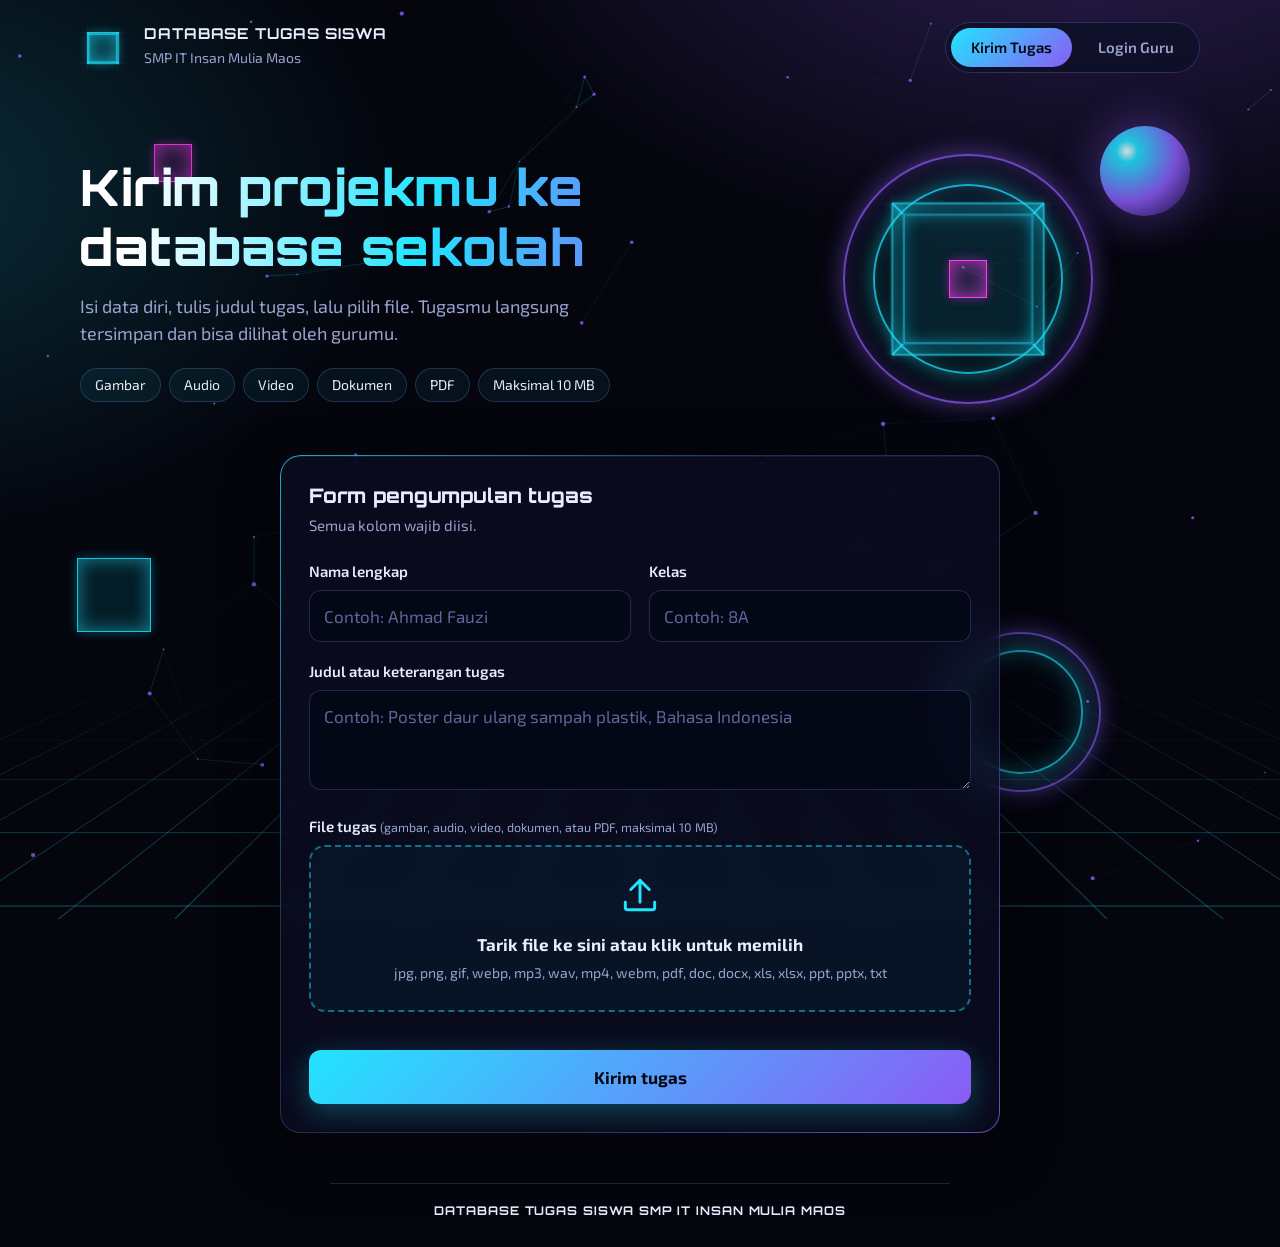
==== index.html @ 45460385 "Add files via upload" ====
<!DOCTYPE html>
<html lang="id">
<head>
<meta charset="UTF-8">
<meta name="viewport" content="width=device-width, initial-scale=1">
<title>Kirim Tugas - Database Tugas Siswa SMP IT Insan Mulia Maos</title>
<meta name="description" content="Halaman pengumpulan tugas dan projek siswa SMP IT Insan Mulia Maos.">
<link rel="preconnect" href="https://fonts.googleapis.com">
<link rel="preconnect" href="https://fonts.gstatic.com" crossorigin>
<link href="https://fonts.googleapis.com/css2?family=Exo+2:wght@400;600;700&family=Orbitron:wght@600;800&display=swap" rel="stylesheet">
<link rel="stylesheet" href="style.css">
</head>
<body>
<div class="wrap">
  <header class="top">
    <a class="brand" href="index.html">
      <div class="logo"><div class="cube"><i></i><i></i><i></i><i></i><i></i><i></i></div></div>
      <div><b>DATABASE TUGAS SISWA</b><span>SMP IT Insan Mulia Maos</span></div>
    </a>
    <nav class="tabs" aria-label="Navigasi">
      <a href="index.html" class="on">Kirim Tugas</a>
      <a href="guru.html">Login Guru</a>
    </nav>
  </header>

  <section class="hero">
    <div>
      <h1>Kirim projekmu ke database sekolah</h1>
      <p>Isi data diri, tulis judul tugas, lalu pilih file. Tugasmu langsung tersimpan dan bisa dilihat oleh gurumu.</p>
      <div class="chips">
        <span class="chip">Gambar</span><span class="chip">Audio</span><span class="chip">Video</span>
        <span class="chip">Dokumen</span><span class="chip">PDF</span><span class="chip">Maksimal 10 MB</span>
      </div>
    </div>
    <div class="stage" aria-hidden="true">
      <div class="ring r1"></div><div class="ring r2"></div>
      <div class="cube s-lg"><i></i><i></i><i></i><i></i><i></i><i></i></div>
      <div class="orbit"><div class="cube s-sm alt"><i></i><i></i><i></i><i></i><i></i><i></i></div></div>
    </div>
  </section>

  <main class="glass" style="max-width:720px;margin:0 auto">
    <div id="formView">
      <h2>Form pengumpulan tugas</h2>
      <p class="sub">Semua kolom wajib diisi.</p>
      <div id="cfgWarn" class="notice hide">Server belum terhubung. Guru perlu mengisi <b>API_URL</b> di file <b>config.js</b>.</div>
      <form id="f" novalidate>
        <div class="row2">
          <div class="field">
            <label for="nama">Nama lengkap</label>
            <input type="text" id="nama" maxlength="80" autocomplete="name" placeholder="Contoh: Ahmad Fauzi" required>
          </div>
          <div class="field">
            <label for="kelas">Kelas</label>
            <input type="text" id="kelas" maxlength="20" placeholder="Contoh: 8A" required>
          </div>
        </div>
        <div class="field">
          <label for="judul">Judul atau keterangan tugas</label>
          <textarea id="judul" maxlength="300" placeholder="Contoh: Poster daur ulang sampah plastik, Bahasa Indonesia" required></textarea>
        </div>
        <div class="field">
          <label id="lblFile">File tugas <small>(gambar, audio, video, dokumen, atau PDF, maksimal 10 MB)</small></label>
          <div class="dropzone" id="drop" tabindex="0" role="button" aria-labelledby="lblFile">
            <svg viewBox="0 0 24 24" fill="none" stroke-width="1.6" stroke-linecap="round" stroke-linejoin="round"><path d="M12 16V4m0 0L7 9m5-5 5 5"/><path d="M4 16v3a1 1 0 0 0 1 1h14a1 1 0 0 0 1-1v-3"/></svg>
            <b>Tarik file ke sini atau klik untuk memilih</b>
            <span>jpg, png, gif, webp, mp3, wav, mp4, webm, pdf, doc, docx, xls, xlsx, ppt, pptx, txt</span>
          </div>
          <input type="file" id="file" class="hide" accept=".jpg,.jpeg,.png,.gif,.webp,.mp3,.wav,.ogg,.m4a,.aac,.mp4,.webm,.mov,.mkv,.pdf,.doc,.docx,.xls,.xlsx,.ppt,.pptx,.txt">
          <div class="fileinfo" id="fileInfo">
            <span class="tag" id="fiKind"></span>
            <span class="nm" id="fiName"></span>
            <span class="sz" id="fiSize"></span>
            <button type="button" class="x" id="fiClear" aria-label="Hapus file">&times;</button>
          </div>
        </div>
        <div class="progress" id="prog"><i id="progBar"></i></div>
        <div class="progtxt" id="progTxt"></div>
        <button type="submit" class="btn block" id="btnSend" style="margin-top:20px">Kirim tugas</button>
      </form>
    </div>

    <div id="doneView" class="success hide">
      <div class="tick"><svg viewBox="0 0 24 24" fill="none" stroke-width="2.4" stroke-linecap="round" stroke-linejoin="round"><path d="M5 12.5l4.5 4.5L19 7.5"/></svg></div>
      <h2>Tugas berhasil dikirim</h2>
      <p class="sub" id="doneTxt" style="margin-top:8px"></p>
      <button class="btn" id="btnAgain">Kirim tugas lain</button>
    </div>
  </main>

  <footer class="credit"><b>DATABASE TUGAS SISWA SMP IT INSAN MULIA MAOS</b></footer>
</div>

<script src="config.js"></script>
<script src="app.js"></script>
<script>
const MAX = CONFIG.MAX_MB * 1024 * 1024;
let chosen = null;
const fileInput = $("#file"), drop = $("#drop");

if (!apiReady()) $("#cfgWarn").classList.remove("hide");

function setFile(file) {
  if (!file) return;
  if (!isAllowed(file.name)) { toast("Jenis file tidak diizinkan. Pilih gambar, audio, video, dokumen, atau PDF.", "error"); return; }
  if (file.size > MAX) { toast(`Ukuran file ${fmtSize(file.size)}. Maksimal ${CONFIG.MAX_MB} MB.`, "error"); return; }
  chosen = file;
  $("#fiKind").textContent = KIND_LABEL[kindOf(file.name)];
  $("#fiName").textContent = file.name;
  $("#fiSize").textContent = fmtSize(file.size);
  $("#fileInfo").classList.add("on");
}
function clearFile() { chosen = null; fileInput.value = ""; $("#fileInfo").classList.remove("on"); }

drop.addEventListener("click", () => fileInput.click());
drop.addEventListener("keydown", e => { if (e.key === "Enter" || e.key === " ") { e.preventDefault(); fileInput.click(); } });
fileInput.addEventListener("change", () => setFile(fileInput.files[0]));
$("#fiClear").addEventListener("click", clearFile);
["dragenter", "dragover"].forEach(ev => drop.addEventListener(ev, e => { e.preventDefault(); drop.classList.add("drag"); }));
["dragleave", "drop"].forEach(ev => drop.addEventListener(ev, e => { e.preventDefault(); drop.classList.remove("drag"); }));
drop.addEventListener("drop", e => setFile(e.dataTransfer.files[0]));

function toBase64(file) {
  return new Promise((res, rej) => {
    const r = new FileReader();
    r.onload = () => res(String(r.result).split(",")[1]);
    r.onerror = () => rej(new Error("File tidak bisa dibaca"));
    r.readAsDataURL(file);
  });
}
function sendUpload(payload, onProgress) {
  return new Promise((res, rej) => {
    const x = new XMLHttpRequest();
    x.open("POST", CONFIG.API_URL);
    x.setRequestHeader("Content-Type", "text/plain;charset=utf-8");
    x.upload.onprogress = e => { if (e.lengthComputable) onProgress(e.loaded / e.total); };
    x.upload.onload = () => onProgress(1, true);
    x.onload = () => { try { res(JSON.parse(x.responseText)); } catch { rej(new Error("Respons server tidak valid")); } };
    x.onerror = () => rej(new Error("Koneksi gagal. Periksa internet lalu coba lagi."));
    x.send(JSON.stringify(payload));
  });
}

$("#f").addEventListener("submit", async e => {
  e.preventDefault();
  const nama = $("#nama").value.trim(), kelas = $("#kelas").value.trim(), judul = $("#judul").value.trim();
  if (!nama || !kelas || !judul) return toast("Lengkapi nama, kelas, dan judul tugas.", "error");
  if (!chosen) return toast("Pilih file tugas terlebih dahulu.", "error");
  if (!apiReady()) return toast("Server belum terhubung. Hubungi guru.", "error");

  const btn = $("#btnSend");
  btn.disabled = true; btn.textContent = "Mengirim...";
  $("#prog").classList.add("on"); $("#progTxt").classList.add("on");
  $("#progBar").style.width = "0%"; $("#progTxt").textContent = "Menyiapkan file...";
  try {
    const data = await toBase64(chosen);
    const r = await sendUpload({
      action: "upload", nama, kelas, judul,
      fileName: chosen.name, mimeType: chosen.type || "application/octet-stream", data
    }, (p, done) => {
      $("#progBar").style.width = Math.round(p * 100) + "%";
      $("#progTxt").textContent = done ? "Menyimpan ke database..." : `Mengunggah ${Math.round(p * 100)}%`;
    });
    if (!r.ok) throw new Error(r.error || "Gagal menyimpan tugas");
    $("#doneTxt").textContent = `${nama} (${kelas}) - ${chosen.name}`;
    $("#formView").classList.add("hide"); $("#doneView").classList.remove("hide");
  } catch (err) {
    toast(err.message, "error");
  } finally {
    btn.disabled = false; btn.textContent = "Kirim tugas";
    $("#prog").classList.remove("on"); $("#progTxt").classList.remove("on");
  }
});

$("#btnAgain").addEventListener("click", () => {
  $("#f").reset(); clearFile();
  $("#doneView").classList.add("hide"); $("#formView").classList.remove("hide");
});
</script>
</body>
</html>
---- style.css ----
/* ============================================================
   DATABASE TUGAS SISWA SMP IT INSAN MULIA MAOS
   Tema: internet • AI • futuristik • bentuk 3D
   ============================================================ */
:root{
  --bg:#04050d; --cyan:#22e4ff; --violet:#8b5cf6; --pink:#ff3df0;
  --text:#e8ecff; --muted:#9aa3d0; --line:rgba(125,145,255,.24);
  --glass:rgba(12,16,38,.68); --danger:#ff5d7a; --ok:#35f2a1;
  --head:'Orbitron',system-ui,sans-serif; --body:'Exo 2','Segoe UI',system-ui,sans-serif;
}
*{box-sizing:border-box;margin:0;padding:0}
html{scroll-behavior:smooth}
body{
  font-family:var(--body);font-size:17px;line-height:1.55;color:var(--text);min-height:100vh;
  background:
    radial-gradient(1100px 650px at 85% -10%,rgba(139,92,246,.30),transparent 60%),
    radial-gradient(900px 600px at -10% 15%,rgba(34,228,255,.18),transparent 60%),
    var(--bg);
  overflow-x:hidden;
}
a{color:var(--cyan)}
:focus-visible{outline:2px solid var(--cyan);outline-offset:3px;border-radius:6px}

/* ---------- Latar ---------- */
#net{position:fixed;inset:0;z-index:-3}
.grid-floor{
  position:fixed;left:-50%;right:-50%;bottom:-8vh;height:58vh;z-index:-2;pointer-events:none;
  background-image:linear-gradient(rgba(34,228,255,.28) 1px,transparent 1px),linear-gradient(90deg,rgba(34,228,255,.28) 1px,transparent 1px);
  background-size:64px 64px;transform:perspective(520px) rotateX(64deg);
  -webkit-mask-image:linear-gradient(to top,#000,transparent 80%);mask-image:linear-gradient(to top,#000,transparent 80%);
  animation:gridMove 5s linear infinite;
}
@keyframes gridMove{to{background-position:0 64px}}
.shapes{position:fixed;inset:0;z-index:-1;pointer-events:none;overflow:hidden;perspective:900px;
  transform:translate(calc(var(--mx,0)*-18px),calc(var(--my,0)*-18px));transition:transform .25s ease-out}
.sh{position:absolute;opacity:.85}
.sh1{left:6%;top:62%}.sh2{right:7%;top:14%}.sh3{right:14%;bottom:12%;width:160px;height:160px}.sh4{left:12%;top:16%}
.sphere{width:90px;height:90px;border-radius:50%;
  background:radial-gradient(circle at 30% 28%,#fff 0,var(--cyan) 12%,var(--violet) 55%,#150b3a 100%);
  box-shadow:0 0 50px rgba(139,92,246,.55);animation:floaty 7s ease-in-out infinite}
@keyframes floaty{50%{transform:translateY(-22px)}}

/* ---------- Kubus 3D ---------- */
.cube{--s:60px;--h:calc(var(--s)/2);width:var(--s);height:var(--s);position:relative;transform-style:preserve-3d;
  animation:spin 14s linear infinite}
.cube i{position:absolute;inset:0;border:1.5px solid var(--cyan);background:rgba(34,228,255,.07);
  box-shadow:inset 0 0 18px rgba(34,228,255,.35),0 0 12px rgba(34,228,255,.2)}
.cube i:nth-child(1){transform:translateZ(var(--h))}
.cube i:nth-child(2){transform:rotateY(180deg) translateZ(var(--h))}
.cube i:nth-child(3){transform:rotateY(90deg) translateZ(var(--h))}
.cube i:nth-child(4){transform:rotateY(-90deg) translateZ(var(--h))}
.cube i:nth-child(5){transform:rotateX(90deg) translateZ(var(--h))}
.cube i:nth-child(6){transform:rotateX(-90deg) translateZ(var(--h))}
.cube.s-sm{--s:38px}.cube.s-md{--s:74px}.cube.s-lg{--s:140px}
.cube.alt i{border-color:var(--pink);background:rgba(255,61,240,.07);box-shadow:inset 0 0 18px rgba(255,61,240,.35),0 0 12px rgba(255,61,240,.2)}
@keyframes spin{from{transform:rotateX(-24deg) rotateY(0) rotateZ(8deg)}to{transform:rotateX(-24deg) rotateY(360deg) rotateZ(8deg)}}
.ring{position:absolute;inset:0;border-radius:50%;border:2px solid rgba(139,92,246,.75);
  box-shadow:0 0 24px rgba(139,92,246,.5),inset 0 0 24px rgba(139,92,246,.3);animation:ringA 9s linear infinite}
.ring.r2{inset:18px;border-color:rgba(34,228,255,.75);box-shadow:0 0 24px rgba(34,228,255,.5),inset 0 0 24px rgba(34,228,255,.3);animation:ringB 7s linear infinite}
@keyframes ringA{from{transform:rotateX(70deg) rotateZ(0)}to{transform:rotateX(70deg) rotateZ(360deg)}}
@keyframes ringB{from{transform:rotateY(70deg) rotateZ(0)}to{transform:rotateY(70deg) rotateZ(-360deg)}}

/* ---------- Layout ---------- */
.wrap{width:min(1120px,100% - 40px);margin-inline:auto}
header.top{display:flex;align-items:center;justify-content:space-between;gap:16px;padding:22px 0;flex-wrap:wrap}
.brand{display:flex;align-items:center;gap:18px;text-decoration:none;color:var(--text)}
.brand .logo{width:46px;height:46px;display:grid;place-items:center;perspective:300px}
.brand .logo .cube{--s:30px}
.brand b{font-family:var(--head);font-size:15px;letter-spacing:.06em;display:block;line-height:1.2}
.brand span{font-size:14px;color:var(--muted)}
nav.tabs{display:flex;gap:6px;padding:5px;border:1px solid var(--line);border-radius:999px;background:var(--glass);backdrop-filter:blur(10px)}
nav.tabs a{padding:8px 20px;border-radius:999px;text-decoration:none;color:var(--muted);font-weight:600;font-size:15px;transition:.2s}
nav.tabs a:hover{color:var(--text)}
nav.tabs a.on{background:linear-gradient(135deg,var(--cyan),var(--violet));color:#04050d}

h1,h2,h3{font-family:var(--head);font-weight:800;line-height:1.2}
.hero{display:grid;grid-template-columns:1.15fr .85fr;gap:30px;align-items:center;padding:34px 0 26px}
.hero h1{font-size:clamp(28px,4.4vw,50px);letter-spacing:.01em;
  background:linear-gradient(100deg,#fff 10%,var(--cyan) 55%,var(--violet));-webkit-background-clip:text;background-clip:text;color:transparent}
.hero p{margin-top:16px;color:var(--muted);max-width:52ch;font-size:18px}
.chips{display:flex;flex-wrap:wrap;gap:8px;margin-top:20px}
.chip{border:1px solid var(--line);border-radius:999px;padding:5px 14px;font-size:14px;color:var(--text);background:rgba(34,228,255,.06)}
.stage{height:300px;position:relative;display:grid;place-items:center;perspective:850px}
.stage .ring{inset:auto;width:250px;height:250px}
.stage .ring.r2{width:190px;height:190px}
.stage .orbit{position:absolute;animation:orbit 9s linear infinite}
@keyframes orbit{from{transform:rotate(0) translateX(120px) rotate(0)}to{transform:rotate(360deg) translateX(120px) rotate(-360deg)}}

/* ---------- Kartu kaca ---------- */
.glass{position:relative;background:var(--glass);backdrop-filter:blur(14px);-webkit-backdrop-filter:blur(14px);
  border:1px solid var(--line);border-radius:20px;padding:28px;
  box-shadow:0 20px 60px rgba(0,0,0,.45),inset 0 1px 0 rgba(255,255,255,.06)}
.glass::before{content:"";position:absolute;inset:-1px;border-radius:21px;padding:1px;pointer-events:none;
  background:linear-gradient(135deg,rgba(34,228,255,.7),transparent 35%,transparent 65%,rgba(139,92,246,.7));
  -webkit-mask:linear-gradient(#000 0 0) content-box,linear-gradient(#000 0 0);-webkit-mask-composite:xor;mask-composite:exclude}
.glass h2{font-size:20px;margin-bottom:6px}
.sub{color:var(--muted);font-size:15px;margin-bottom:22px}

/* ---------- Form ---------- */
.row2{display:grid;grid-template-columns:1fr 1fr;gap:18px}
.field{margin-bottom:18px}
.field label{display:block;font-weight:600;font-size:15px;margin-bottom:7px}
.field small{color:var(--muted);font-weight:400}
input[type=text],input[type=password],input[type=search],select,textarea{
  width:100%;font:inherit;color:var(--text);background:rgba(4,6,20,.7);border:1px solid var(--line);border-radius:12px;
  padding:12px 14px;transition:border-color .2s,box-shadow .2s}
textarea{min-height:100px;resize:vertical}
select option{background:#0a0d1f}
input::placeholder,textarea::placeholder{color:#5f679a}
input:focus,select:focus,textarea:focus{outline:none;border-color:var(--cyan);box-shadow:0 0 0 3px rgba(34,228,255,.18)}

.dropzone{border:2px dashed rgba(34,228,255,.45);border-radius:16px;padding:26px 18px;text-align:center;cursor:pointer;
  background:rgba(34,228,255,.04);transition:.2s}
.dropzone:hover,.dropzone.drag{background:rgba(34,228,255,.1);border-color:var(--cyan);box-shadow:0 0 30px rgba(34,228,255,.2)}
.dropzone svg{width:44px;height:44px;stroke:var(--cyan);margin-bottom:8px}
.dropzone b{display:block;font-size:17px}
.dropzone span{color:var(--muted);font-size:14px}
.fileinfo{display:none;align-items:center;gap:12px;margin-top:12px;padding:12px 14px;border:1px solid var(--line);border-radius:12px;background:rgba(53,242,161,.06)}
.fileinfo.on{display:flex}
.fileinfo .nm{flex:1;min-width:0;overflow:hidden;text-overflow:ellipsis;white-space:nowrap;font-weight:600}
.fileinfo .sz{color:var(--muted);font-size:14px}
.x{background:none;border:none;color:var(--muted);font-size:22px;cursor:pointer;line-height:1;padding:2px 6px}
.x:hover{color:var(--danger)}

.progress{height:10px;border-radius:99px;background:rgba(255,255,255,.08);overflow:hidden;margin-top:18px;display:none}
.progress.on{display:block}
.progress i{display:block;height:100%;width:0;background:linear-gradient(90deg,var(--cyan),var(--violet),var(--pink));transition:width .2s;box-shadow:0 0 14px var(--cyan)}
.progtxt{display:none;margin-top:8px;font-size:14px;color:var(--muted)}
.progtxt.on{display:block}

.btn{font:inherit;font-weight:700;border:none;border-radius:12px;padding:12px 24px;cursor:pointer;color:#04050d;
  background:linear-gradient(135deg,var(--cyan),var(--violet));box-shadow:0 8px 28px rgba(34,228,255,.28);transition:transform .15s,box-shadow .2s,opacity .2s;
  display:inline-flex;align-items:center;justify-content:center;gap:8px;text-decoration:none}
.btn:hover{transform:translateY(-2px);box-shadow:0 12px 34px rgba(139,92,246,.45)}
.btn:disabled{opacity:.5;cursor:not-allowed;transform:none}
.btn.block{width:100%;padding:14px;font-size:17px}
.btn.ghost{background:transparent;color:var(--text);border:1px solid var(--line);box-shadow:none}
.btn.ghost:hover{border-color:var(--cyan);color:var(--cyan);box-shadow:0 0 20px rgba(34,228,255,.2)}
.btn.danger{background:transparent;color:var(--danger);border:1px solid rgba(255,93,122,.5);box-shadow:none}
.btn.danger:hover{background:rgba(255,93,122,.12);box-shadow:none}
.btn.sm{padding:6px 12px;font-size:14px;border-radius:9px}
.btn svg{width:18px;height:18px}

.notice{padding:12px 16px;border-radius:12px;border:1px solid rgba(255,93,122,.5);background:rgba(255,93,122,.1);margin-bottom:18px;font-size:15px}
.success{text-align:center;padding:10px 0}
.success .tick{width:84px;height:84px;margin:0 auto 14px;border-radius:50%;display:grid;place-items:center;
  border:2px solid var(--ok);box-shadow:0 0 40px rgba(53,242,161,.4);animation:pop .5s cubic-bezier(.2,1.6,.4,1)}
.success .tick svg{width:42px;height:42px;stroke:var(--ok)}
@keyframes pop{from{transform:scale(.3);opacity:0}}
.success h2{font-size:22px}

/* ---------- Login guru ---------- */
.login-card{width:min(440px,100%);margin:20px auto 40px;text-align:center}
.login-card .stage-sm{height:130px;display:grid;place-items:center;perspective:500px;margin-bottom:6px}
.login-card .field{text-align:left}

/* ---------- Dashboard guru ---------- */
.stats{display:grid;grid-template-columns:repeat(4,1fr);gap:14px;margin-bottom:18px}
.stat{padding:18px 20px;border:1px solid var(--line);border-radius:16px;background:var(--glass);backdrop-filter:blur(10px)}
.stat b{font-family:var(--head);font-size:26px;display:block;color:var(--cyan)}
.stat span{color:var(--muted);font-size:14px}
.toolbar{display:flex;flex-wrap:wrap;gap:10px;align-items:center;margin-bottom:16px}
.toolbar .grow{flex:1;min-width:200px}
.toolbar select{width:auto;min-width:130px}
.table-wrap{overflow:auto;border:1px solid var(--line);border-radius:14px;max-height:68vh}
table.data{width:100%;border-collapse:collapse;min-width:860px}
table.data th{position:sticky;top:0;background:#0b0f26;text-align:left;font-family:var(--head);font-size:11.5px;letter-spacing:.06em;
  color:var(--cyan);padding:12px 12px;border-bottom:1px solid var(--line);white-space:nowrap;z-index:1}
table.data td{padding:10px 12px;border-bottom:1px solid rgba(125,145,255,.12);vertical-align:middle;font-size:15px}
table.data tr:hover td{background:rgba(34,228,255,.05)}
td.ttl{max-width:280px}
td.ttl div{display:-webkit-box;-webkit-line-clamp:2;-webkit-box-orient:vertical;overflow:hidden}
.thumb{width:48px;height:48px;border-radius:10px;object-fit:cover;border:1px solid var(--line);display:grid;place-items:center;
  font-family:var(--head);font-size:11px;font-weight:700;background:rgba(139,92,246,.15);color:var(--violet)}
.thumb.audio{color:var(--pink);background:rgba(255,61,240,.12)}.thumb.video{color:var(--cyan);background:rgba(34,228,255,.12)}
.thumb.pdf{color:var(--danger);background:rgba(255,93,122,.12)}
.acts{display:flex;gap:6px;white-space:nowrap}
.empty{padding:50px 20px;text-align:center;color:var(--muted)}
input[type=checkbox]{width:18px;height:18px;accent-color:var(--cyan);cursor:pointer}
.tag{display:inline-block;padding:2px 10px;border-radius:99px;font-size:13px;border:1px solid var(--line);background:rgba(139,92,246,.12)}

/* ---------- Modal ---------- */
.modal{position:fixed;inset:0;z-index:60;display:none;place-items:center;padding:20px;background:rgba(2,3,10,.82);backdrop-filter:blur(6px)}
.modal.open{display:grid}
.modal .box{width:min(900px,100%);max-height:92vh;overflow:auto;animation:pop2 .25s ease}
@keyframes pop2{from{transform:translateY(14px) scale(.97);opacity:0}}
.modal.sm .box{width:min(480px,100%)}
.modal-head{display:flex;align-items:center;justify-content:space-between;gap:10px;margin-bottom:14px}
.modal-head h2{margin:0;font-size:18px}
.viewer{width:100%;height:min(66vh,560px);border:1px solid var(--line);border-radius:12px;background:#000;display:block;object-fit:contain}
.opt{display:flex;flex-direction:column;gap:8px;margin-bottom:18px}
.opt h3{font-size:14px;color:var(--cyan);margin-bottom:2px}
.opt label{display:flex;gap:10px;align-items:center;cursor:pointer;padding:9px 12px;border:1px solid var(--line);border-radius:10px;font-size:15px}
.opt label:hover{border-color:var(--cyan)}
.opt input[type=radio]{accent-color:var(--cyan);width:17px;height:17px}

/* ---------- Footer & toast ---------- */
footer.credit{margin:50px auto 26px;text-align:center;color:var(--muted);font-size:13px}
footer.credit b{display:block;font-family:var(--head);letter-spacing:.08em;font-size:12px;color:var(--text);
  padding-top:18px;border-top:1px solid var(--line);width:min(620px,100%);margin:0 auto}
#toasts{position:fixed;right:18px;bottom:18px;display:flex;flex-direction:column;gap:10px;z-index:90}
.toast{padding:12px 18px;border-radius:12px;background:#0d1230;border:1px solid var(--cyan);box-shadow:0 10px 30px rgba(0,0,0,.5);max-width:340px;font-size:15px;transition:.3s}
.toast.error{border-color:var(--danger)}.toast.ok{border-color:var(--ok)}
.toast.out{opacity:0;transform:translateX(20px)}
.hide{display:none!important}

@media (max-width:860px){
  .hero{grid-template-columns:1fr}.stage{height:220px;order:-1}
  .stage .ring{width:190px;height:190px}.stage .ring.r2{width:140px;height:140px}
  .cube.s-lg{--s:100px}
  @keyframes orbit{from{transform:rotate(0) translateX(90px) rotate(0)}to{transform:rotate(360deg) translateX(90px) rotate(-360deg)}}
  .stats{grid-template-columns:repeat(2,1fr)}
  .sh3,.sh4{display:none}
}
@media (max-width:560px){
  .row2{grid-template-columns:1fr;gap:0}
  .glass{padding:20px}
  header.top{justify-content:center}
}
@media (prefers-reduced-motion:reduce){
  *,*::before,*::after{animation:none!important;transition:none!important}
}

/* ---------- Area cetak ---------- */
#printArea{display:none}
@media print{
  html,body{background:#fff!important}
  body{color:#000!important;font-size:11.5px;font-family:Arial,Helvetica,sans-serif}
  body>*:not(#printArea){display:none!important}
  #printArea{display:block!important}
  #printArea .ph{text-align:center;border-bottom:3px double #000;padding-bottom:8px;margin-bottom:10px}
  #printArea .ph h1{font-family:Arial,sans-serif;font-size:18px;color:#000;-webkit-text-fill-color:#000;background:none;letter-spacing:.5px}
  #printArea .ph h2{font-size:13px;font-family:Arial,sans-serif;margin-top:2px;font-weight:600}
  #printArea .meta{display:flex;justify-content:space-between;margin-bottom:8px;font-size:11px}
  #printArea table{width:100%;border-collapse:collapse}
  #printArea th,#printArea td{border:1px solid #000;padding:5px 6px;text-align:left;vertical-align:top;color:#000}
  #printArea th{background:#e8e8e8!important;-webkit-print-color-adjust:exact;print-color-adjust:exact}
  #printArea tr{page-break-inside:avoid}
  #printArea .sign{margin-top:28px;display:flex;justify-content:flex-end}
  #printArea .sign div{width:200px;text-align:center}
  #printArea .sign .ln{height:60px}
  #printArea .pf{margin-top:18px;text-align:center;font-size:10px;border-top:1px solid #000;padding-top:5px}
}
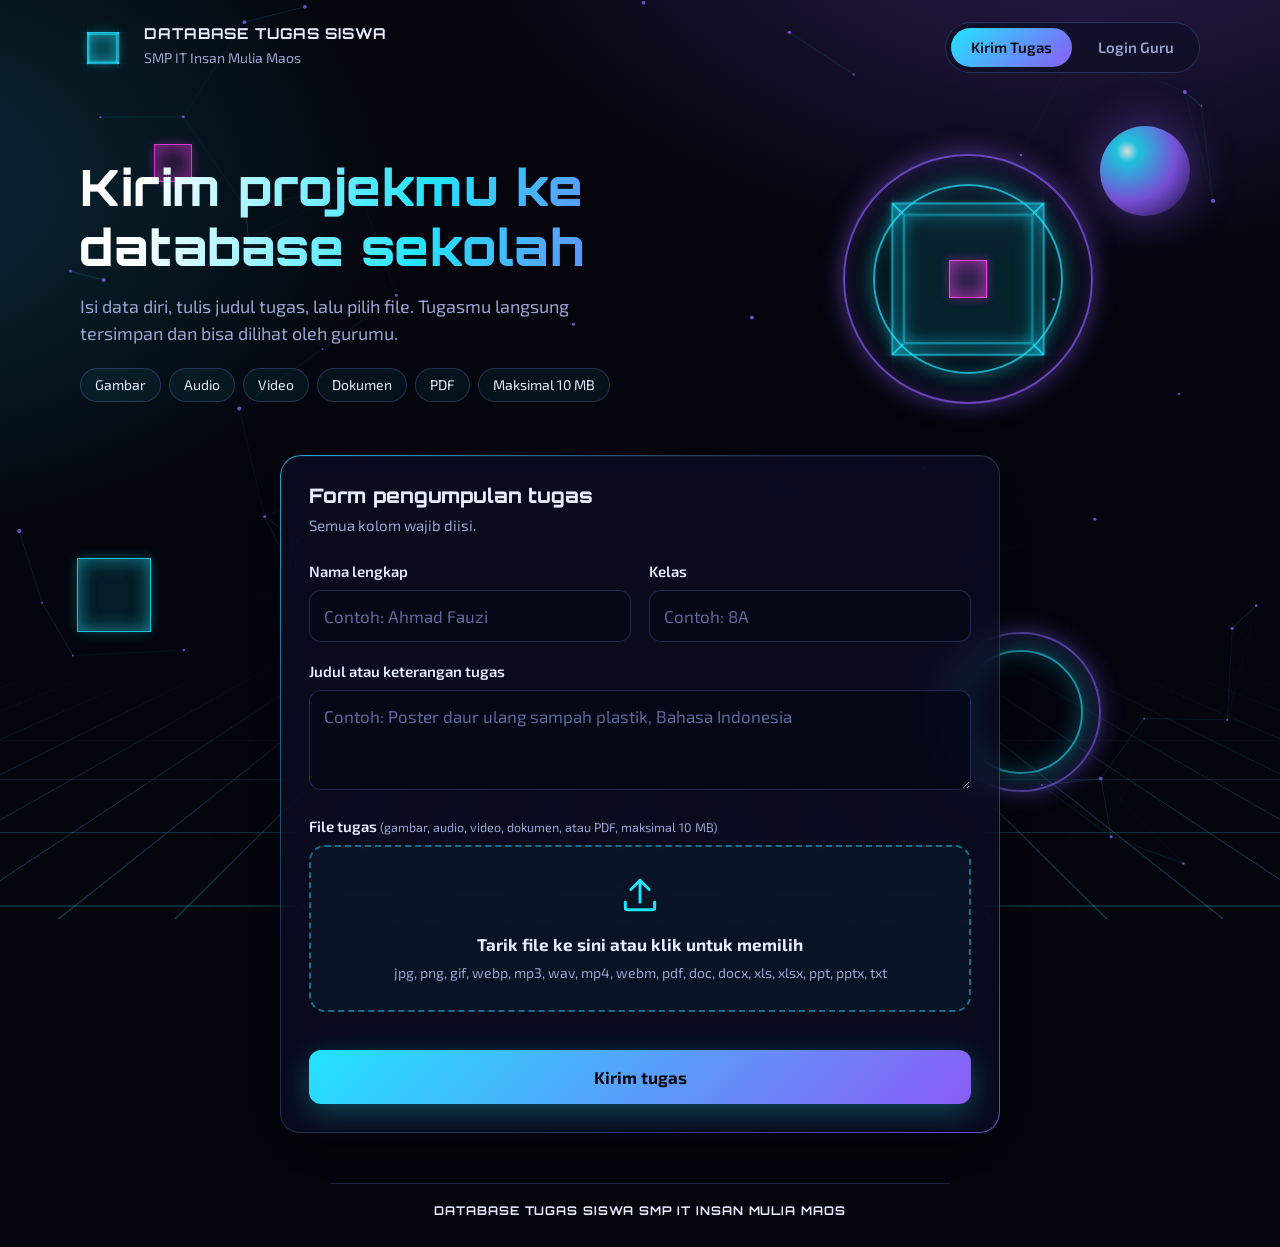
==== commit 21e4f01a: "Add files via upload" ====
--- a/index.html
+++ b/index.html
@@ -128,17 +128,20 @@
     r.readAsDataURL(file);
   });
 }
-function sendUpload(payload, onProgress) {
-  return new Promise((res, rej) => {
-    const x = new XMLHttpRequest();
-    x.open("POST", CONFIG.API_URL);
-    x.setRequestHeader("Content-Type", "text/plain;charset=utf-8");
-    x.upload.onprogress = e => { if (e.lengthComputable) onProgress(e.loaded / e.total); };
-    x.upload.onload = () => onProgress(1, true);
-    x.onload = () => { try { res(JSON.parse(x.responseText)); } catch { rej(new Error("Respons server tidak valid")); } };
-    x.onerror = () => rej(new Error("Koneksi gagal. Periksa internet lalu coba lagi."));
-    x.send(JSON.stringify(payload));
-  });
+async function sendUpload(payload) {
+  let res;
+  try {
+    res = await fetch(CONFIG.API_URL, {
+      method: "POST",
+      headers: { "Content-Type": "text/plain;charset=utf-8" },
+      body: JSON.stringify(payload)
+    });
+  } catch (e) {
+    throw new Error("Koneksi gagal. Periksa internet, atau pastikan akses Web app di Apps Script diatur ke 'Siapa saja' (Anyone).");
+  }
+  if (!res.ok) throw new Error("Server menjawab dengan kode " + res.status);
+  try { return await res.json(); }
+  catch { throw new Error("Respons server tidak valid. Pastikan URL di config.js adalah URL Web app berakhiran /exec."); }
 }
 
 $("#f").addEventListener("submit", async e => {
@@ -151,22 +154,24 @@
   const btn = $("#btnSend");
   btn.disabled = true; btn.textContent = "Mengirim...";
   $("#prog").classList.add("on"); $("#progTxt").classList.add("on");
-  $("#progBar").style.width = "0%"; $("#progTxt").textContent = "Menyiapkan file...";
+  $("#progBar").style.width = "3%"; $("#progTxt").textContent = "Menyiapkan file...";
+  let pct = 3, tick = null;
   try {
     const data = await toBase64(chosen);
+    $("#progTxt").textContent = "Mengunggah dan menyimpan ke database. Mohon tunggu, jangan tutup halaman.";
+    tick = setInterval(() => { pct += (92 - pct) * 0.04; $("#progBar").style.width = pct.toFixed(1) + "%"; }, 300);
     const r = await sendUpload({
       action: "upload", nama, kelas, judul,
       fileName: chosen.name, mimeType: chosen.type || "application/octet-stream", data
-    }, (p, done) => {
-      $("#progBar").style.width = Math.round(p * 100) + "%";
-      $("#progTxt").textContent = done ? "Menyimpan ke database..." : `Mengunggah ${Math.round(p * 100)}%`;
     });
+    clearInterval(tick); $("#progBar").style.width = "100%";
     if (!r.ok) throw new Error(r.error || "Gagal menyimpan tugas");
     $("#doneTxt").textContent = `${nama} (${kelas}) - ${chosen.name}`;
     $("#formView").classList.add("hide"); $("#doneView").classList.remove("hide");
   } catch (err) {
     toast(err.message, "error");
   } finally {
+    if (tick) clearInterval(tick);
     btn.disabled = false; btn.textContent = "Kirim tugas";
     $("#prog").classList.remove("on"); $("#progTxt").classList.remove("on");
   }
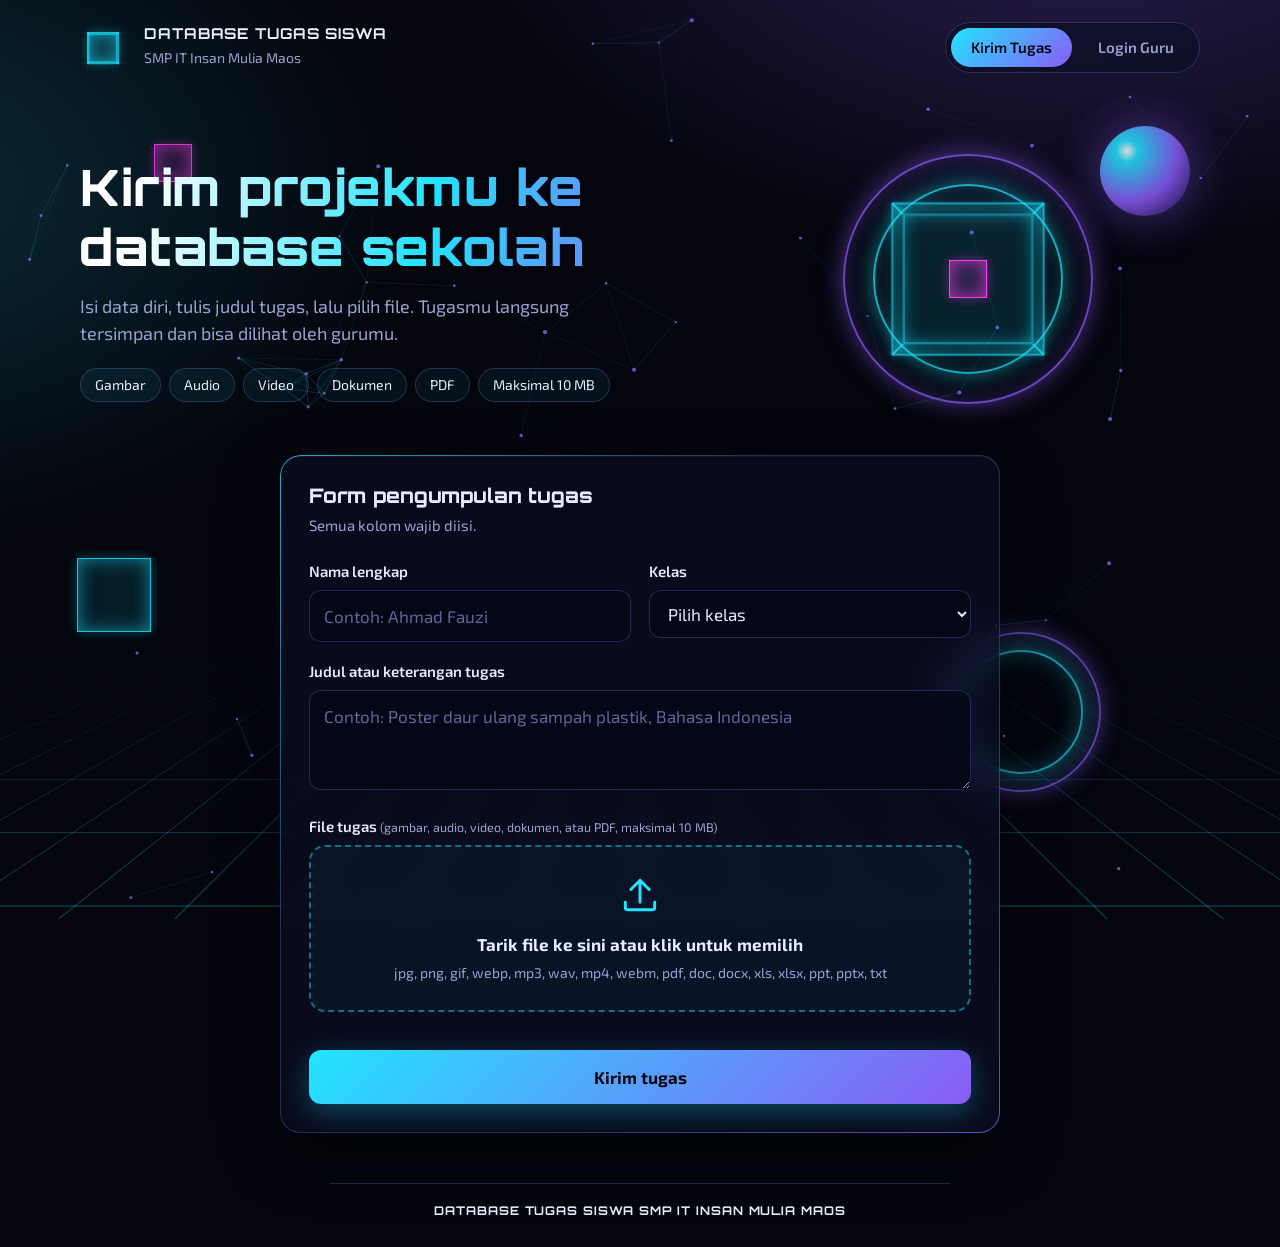
==== commit 78ce4d59: "Add files via upload" ====
--- a/index.html
+++ b/index.html
@@ -52,7 +52,12 @@
           </div>
           <div class="field">
             <label for="kelas">Kelas</label>
-            <input type="text" id="kelas" maxlength="20" placeholder="Contoh: 8A" required>
+            <select id="kelas" required>
+              <option value="">Pilih kelas</option>
+              <option value="7">Kelas 7</option>
+              <option value="8">Kelas 8</option>
+              <option value="9">Kelas 9</option>
+            </select>
           </div>
         </div>
         <div class="field">
@@ -147,7 +152,7 @@
 $("#f").addEventListener("submit", async e => {
   e.preventDefault();
   const nama = $("#nama").value.trim(), kelas = $("#kelas").value.trim(), judul = $("#judul").value.trim();
-  if (!nama || !kelas || !judul) return toast("Lengkapi nama, kelas, dan judul tugas.", "error");
+  if (!nama || !kelas || !judul) return toast("Lengkapi nama, pilih kelas, dan isi judul tugas.", "error");
   if (!chosen) return toast("Pilih file tugas terlebih dahulu.", "error");
   if (!apiReady()) return toast("Server belum terhubung. Hubungi guru.", "error");
 
@@ -166,7 +171,7 @@
     });
     clearInterval(tick); $("#progBar").style.width = "100%";
     if (!r.ok) throw new Error(r.error || "Gagal menyimpan tugas");
-    $("#doneTxt").textContent = `${nama} (${kelas}) - ${chosen.name}`;
+    $("#doneTxt").textContent = `${nama} (Kelas ${kelas}) - ${chosen.name}`;
     $("#formView").classList.add("hide"); $("#doneView").classList.remove("hide");
   } catch (err) {
     toast(err.message, "error");
